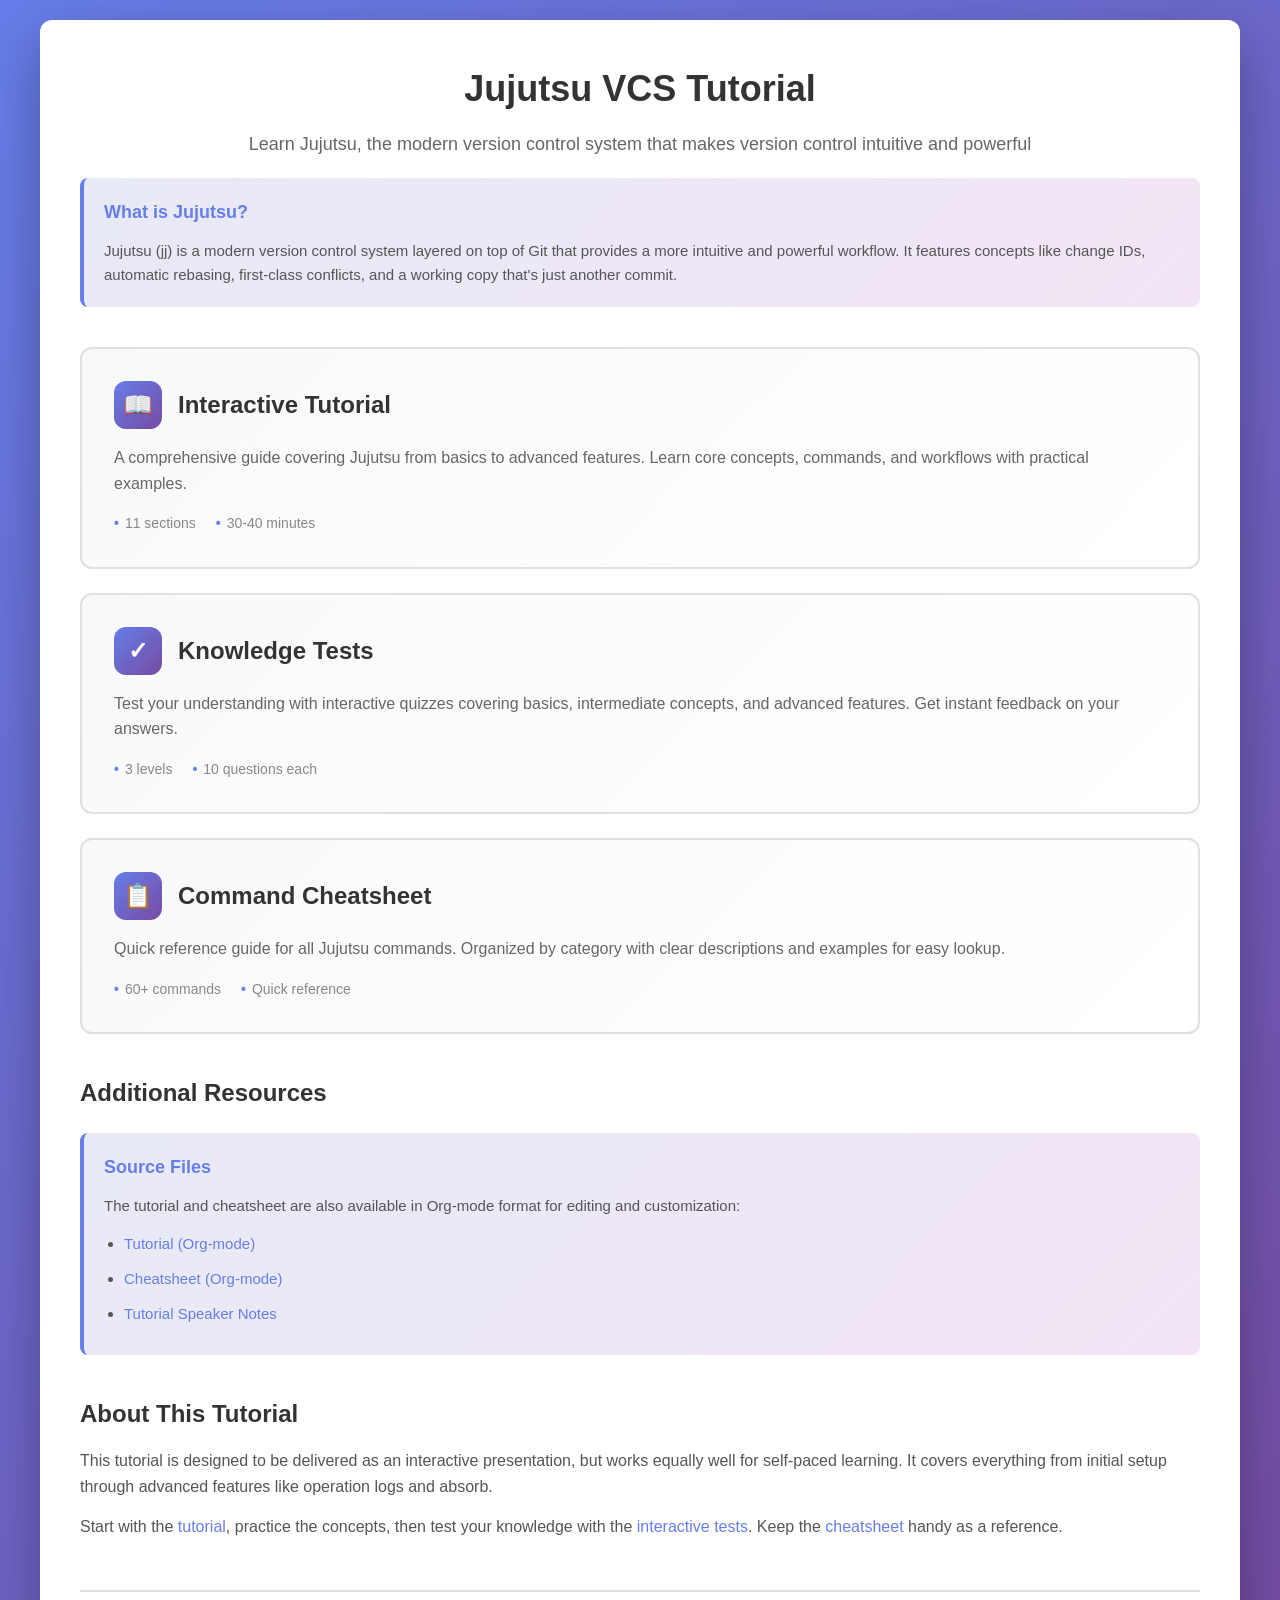
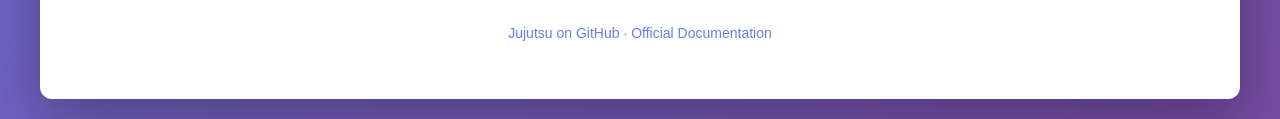
==== index.html @ 90e7a588 "Set up GitHub Pages site with HTML tutorial - Create assets/ directory with shared style.css - Add m" ====
<!DOCTYPE html>
<html lang="en">
<head>
    <meta charset="UTF-8">
    <meta name="viewport" content="width=device-width, initial-scale=1.0">
    <title>Jujutsu VCS Tutorial</title>
    <link rel="stylesheet" href="assets/style.css">
</head>
<body>
    <div class="container">
        <div class="page-header">
            <h1 class="page-title">Jujutsu VCS Tutorial</h1>
            <p class="page-subtitle">
                Learn Jujutsu, the modern version control system that makes version control intuitive and powerful
            </p>
        </div>

        <div class="info-box">
            <h3>What is Jujutsu?</h3>
            <p>
                Jujutsu (jj) is a modern version control system layered on top of Git that provides
                a more intuitive and powerful workflow. It features concepts like change IDs,
                automatic rebasing, first-class conflicts, and a working copy that's just another commit.
            </p>
        </div>

        <div class="grid">
            <a href="tutorial.html" class="card" style="text-decoration: none; color: inherit;">
                <div class="card-header">
                    <div class="card-icon">📖</div>
                    <h2 class="card-title">Interactive Tutorial</h2>
                </div>
                <p class="card-description">
                    A comprehensive guide covering Jujutsu from basics to advanced features.
                    Learn core concepts, commands, and workflows with practical examples.
                </p>
                <div class="card-meta">
                    <span class="card-meta-item">11 sections</span>
                    <span class="card-meta-item">30-40 minutes</span>
                </div>
            </a>

            <a href="tests/index.html" class="card" style="text-decoration: none; color: inherit;">
                <div class="card-header">
                    <div class="card-icon">✓</div>
                    <h2 class="card-title">Knowledge Tests</h2>
                </div>
                <p class="card-description">
                    Test your understanding with interactive quizzes covering basics,
                    intermediate concepts, and advanced features. Get instant feedback
                    on your answers.
                </p>
                <div class="card-meta">
                    <span class="card-meta-item">3 levels</span>
                    <span class="card-meta-item">10 questions each</span>
                </div>
            </a>

            <a href="tests/cheatsheet.html" class="card" style="text-decoration: none; color: inherit;">
                <div class="card-header">
                    <div class="card-icon">📋</div>
                    <h2 class="card-title">Command Cheatsheet</h2>
                </div>
                <p class="card-description">
                    Quick reference guide for all Jujutsu commands. Organized by category
                    with clear descriptions and examples for easy lookup.
                </p>
                <div class="card-meta">
                    <span class="card-meta-item">60+ commands</span>
                    <span class="card-meta-item">Quick reference</span>
                </div>
            </a>
        </div>

        <div class="section">
            <h2>Additional Resources</h2>
            <div class="info-box">
                <h3>Source Files</h3>
                <p>
                    The tutorial and cheatsheet are also available in Org-mode format for
                    editing and customization:
                </p>
                <ul>
                    <li><a href="readme.org">Tutorial (Org-mode)</a></li>
                    <li><a href="cheatsheet.org">Cheatsheet (Org-mode)</a></li>
                    <li><a href="tutorial-speaker-notes.org">Tutorial Speaker Notes</a></li>
                </ul>
            </div>
        </div>

        <div class="section">
            <h2>About This Tutorial</h2>
            <p>
                This tutorial is designed to be delivered as an interactive presentation,
                but works equally well for self-paced learning. It covers everything from
                initial setup through advanced features like operation logs and absorb.
            </p>
            <p>
                Start with the <a href="tutorial.html">tutorial</a>, practice the concepts,
                then test your knowledge with the <a href="tests/index.html">interactive tests</a>.
                Keep the <a href="tests/cheatsheet.html">cheatsheet</a> handy as a reference.
            </p>
        </div>

        <div class="section" style="text-align: center; margin-top: 50px; padding-top: 30px; border-top: 2px solid #e0e0e0;">
            <p style="color: #888; font-size: 14px;">
                <a href="https://github.com/martinvonz/jj" style="color: #667eea;">Jujutsu on GitHub</a>
                ·
                <a href="https://martinvonz.github.io/jj/" style="color: #667eea;">Official Documentation</a>
            </p>
        </div>
    </div>
</body>
</html>
---- assets/style.css ----
/* Shared styles for Jujutsu VCS tutorial site */

* {
    margin: 0;
    padding: 0;
    box-sizing: border-box;
}

body {
    font-family: -apple-system, BlinkMacSystemFont, 'Segoe UI', Roboto, Oxygen, Ubuntu, Cantarell, sans-serif;
    background: linear-gradient(135deg, #667eea 0%, #764ba2 100%);
    min-height: 100vh;
    display: flex;
    justify-content: center;
    align-items: center;
    padding: 20px;
    line-height: 1.6;
}

.container {
    background: white;
    border-radius: 12px;
    box-shadow: 0 20px 60px rgba(0, 0, 0, 0.3);
    max-width: 1200px;
    width: 100%;
    padding: 40px;
    animation: fadeInScale 0.5s ease-out;
}

@keyframes fadeInScale {
    from {
        opacity: 0;
        transform: scale(0.95);
    }
    to {
        opacity: 1;
        transform: scale(1);
    }
}

@keyframes fadeIn {
    from {
        opacity: 0;
        transform: translateY(10px);
    }
    to {
        opacity: 1;
        transform: translateY(0);
    }
}

@keyframes fadeInUp {
    from {
        opacity: 0;
        transform: translateY(20px);
    }
    to {
        opacity: 1;
        transform: translateY(0);
    }
}

/* Typography */
h1 {
    color: #333;
    margin-bottom: 10px;
    font-size: 28px;
}

h2 {
    color: #333;
    margin-top: 30px;
    margin-bottom: 15px;
    font-size: 24px;
}

h3 {
    color: #667eea;
    margin-top: 20px;
    margin-bottom: 12px;
    font-size: 20px;
}

h4 {
    color: #555;
    margin-top: 15px;
    margin-bottom: 10px;
    font-size: 18px;
}

p {
    color: #555;
    margin-bottom: 15px;
}

.subtitle {
    color: #666;
    margin-bottom: 30px;
    font-size: 14px;
}

/* Links */
a {
    color: #667eea;
    text-decoration: none;
    transition: color 0.2s ease;
}

a:hover {
    color: #764ba2;
}

/* Buttons */
button, .button {
    background: linear-gradient(135deg, #667eea 0%, #764ba2 100%);
    color: white;
    border: none;
    padding: 14px 28px;
    border-radius: 8px;
    font-size: 16px;
    font-weight: 600;
    cursor: pointer;
    transition: transform 0.2s ease, box-shadow 0.2s ease;
    position: relative;
    overflow: hidden;
    display: inline-block;
}

button::before, .button::before {
    content: '';
    position: absolute;
    top: 50%;
    left: 50%;
    width: 0;
    height: 0;
    border-radius: 50%;
    background: rgba(255, 255, 255, 0.3);
    transform: translate(-50%, -50%);
    transition: width 0.6s ease, height 0.6s ease;
}

button:hover::before, .button:hover::before {
    width: 300px;
    height: 300px;
}

button:hover, .button:hover {
    transform: translateY(-2px);
    box-shadow: 0 4px 12px rgba(102, 126, 234, 0.4);
}

button:active, .button:active {
    transform: translateY(0);
}

button.secondary {
    background: #e0e0e0;
    color: #333;
}

button.secondary:hover {
    background: #d0d0d0;
    box-shadow: 0 4px 12px rgba(0, 0, 0, 0.1);
}

/* Cards */
.card {
    background: linear-gradient(135deg, #f8f9fa 0%, #ffffff 100%);
    border: 2px solid #e0e0e0;
    border-radius: 12px;
    padding: 32px;
    transition: all 0.3s ease;
    animation: fadeInUp 0.5s ease-out;
}

.card:hover {
    transform: translateY(-4px);
    box-shadow: 0 12px 24px rgba(102, 126, 234, 0.2);
    border-color: #667eea;
}

.card-header {
    display: flex;
    align-items: center;
    gap: 16px;
    margin-bottom: 16px;
}

.card-icon {
    width: 48px;
    height: 48px;
    border-radius: 12px;
    display: flex;
    align-items: center;
    justify-content: center;
    font-size: 24px;
    font-weight: 700;
    color: white;
    flex-shrink: 0;
    background: linear-gradient(135deg, #667eea 0%, #764ba2 100%);
}

.card-title {
    font-size: 24px;
    font-weight: 700;
    color: #333;
    margin: 0;
}

.card-description {
    color: #666;
    font-size: 16px;
    line-height: 1.6;
    margin-bottom: 16px;
}

.card-meta {
    display: flex;
    gap: 20px;
    font-size: 14px;
    color: #888;
}

.card-meta-item {
    display: flex;
    align-items: center;
    gap: 6px;
}

.card-meta-item::before {
    content: "•";
    color: #667eea;
    font-weight: 700;
}

/* Grid Layouts */
.grid {
    display: grid;
    gap: 24px;
    margin-top: 40px;
}

.two-column-grid {
    display: grid;
    grid-template-columns: 1fr 1fr;
    gap: 32px;
}

@media (max-width: 900px) {
    .two-column-grid {
        grid-template-columns: 1fr;
    }
}

/* Code blocks */
code {
    background: #f5f5f5;
    padding: 2px 6px;
    border-radius: 4px;
    font-family: 'Monaco', 'Menlo', 'Courier New', monospace;
    font-size: 14px;
    color: #e91e63;
}

pre {
    background: #f5f5f5;
    padding: 16px;
    border-radius: 8px;
    overflow-x: auto;
    margin: 15px 0;
    border-left: 4px solid #667eea;
}

pre code {
    background: none;
    padding: 0;
    color: #333;
}

/* Lists */
ul, ol {
    margin: 15px 0 15px 30px;
    color: #555;
}

li {
    margin-bottom: 8px;
}

/* Info boxes */
.info-box {
    background: linear-gradient(135deg, #e8eaf6 0%, #f3e5f5 100%);
    border-left: 4px solid #667eea;
    border-radius: 8px;
    padding: 20px;
    margin: 20px 0;
}

.info-box h3 {
    color: #667eea;
    font-size: 18px;
    margin-top: 0;
    margin-bottom: 12px;
}

.info-box p {
    color: #555;
    font-size: 15px;
    line-height: 1.6;
    margin: 0;
}

.info-box ul {
    margin: 12px 0 0 20px;
    color: #555;
    font-size: 15px;
    line-height: 1.8;
}

/* Warning/Note boxes */
.warning-box {
    background: linear-gradient(135deg, #fff3e0 0%, #ffe0b2 100%);
    border-left: 4px solid #ff9800;
    border-radius: 8px;
    padding: 20px;
    margin: 20px 0;
}

.warning-box h3 {
    color: #ff9800;
    margin-top: 0;
}

/* Section styling */
.section {
    margin-top: 40px;
    animation: fadeInUp 0.5s ease-out;
}

.section:first-child {
    margin-top: 0;
}

/* Table of contents */
.toc {
    background: #f8f9fa;
    border-radius: 8px;
    padding: 24px;
    margin: 30px 0;
}

.toc h2 {
    margin-top: 0;
    font-size: 20px;
    color: #667eea;
}

.toc ul {
    margin: 15px 0 0 20px;
}

.toc li {
    margin-bottom: 10px;
}

.toc a {
    color: #555;
    font-weight: 500;
}

.toc a:hover {
    color: #667eea;
}

/* Page header */
.page-header {
    text-align: center;
    margin-bottom: 20px;
}

.page-title {
    font-size: 36px;
    font-weight: 700;
    color: #333;
    margin-bottom: 12px;
}

.page-subtitle {
    font-size: 18px;
    color: #666;
    line-height: 1.6;
}

/* Navigation */
.navigation {
    display: flex;
    justify-content: space-between;
    margin-top: 30px;
    gap: 12px;
}

/* Back link */
.back-link {
    display: inline-block;
    margin-bottom: 20px;
    color: #667eea;
    font-weight: 600;
    text-decoration: none;
}

.back-link:hover {
    color: #764ba2;
}

.back-link::before {
    content: "← ";
}

/* Responsive */
@media (max-width: 768px) {
    .container {
        padding: 24px;
    }

    h1 {
        font-size: 24px;
    }

    h2 {
        font-size: 20px;
    }

    .page-title {
        font-size: 28px;
    }

    .card {
        padding: 20px;
    }
}
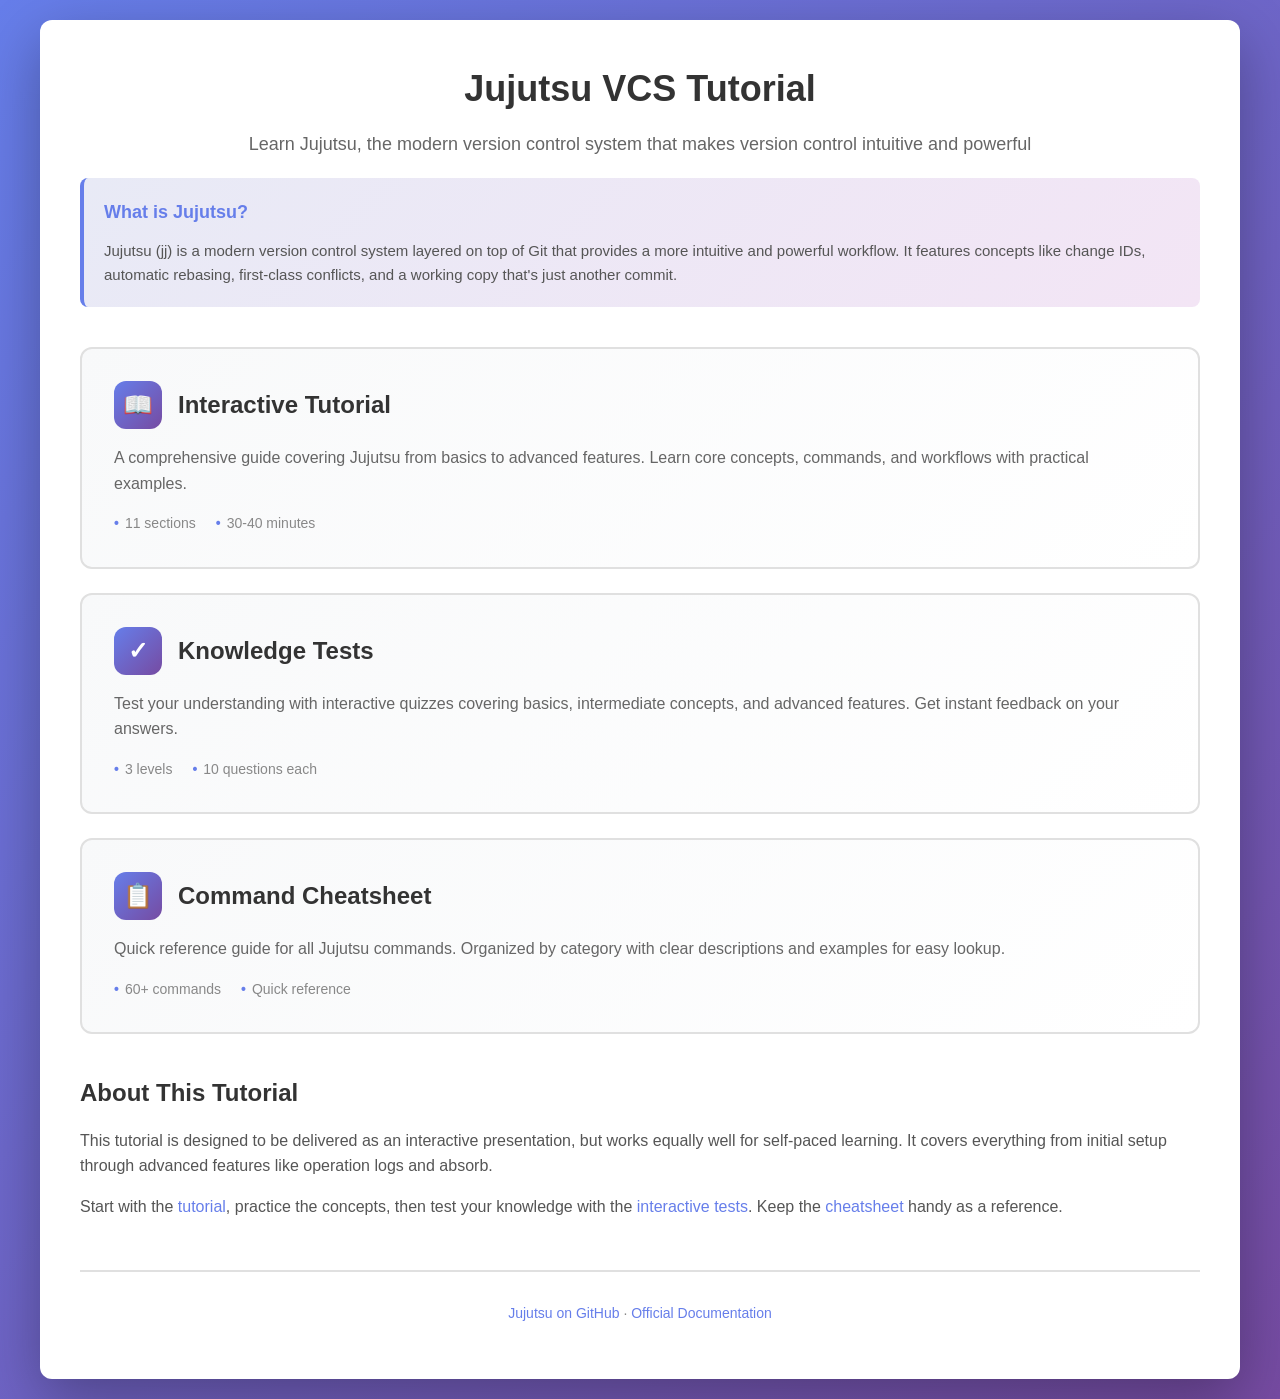
==== commit bcd3c7c4: "Remove Additional Resources section from landing page" ====
--- a/index.html
+++ b/index.html
@@ -73,22 +73,6 @@
         </div>
 
         <div class="section">
-            <h2>Additional Resources</h2>
-            <div class="info-box">
-                <h3>Source Files</h3>
-                <p>
-                    The tutorial and cheatsheet are also available in Org-mode format for
-                    editing and customization:
-                </p>
-                <ul>
-                    <li><a href="readme.org">Tutorial (Org-mode)</a></li>
-                    <li><a href="cheatsheet.org">Cheatsheet (Org-mode)</a></li>
-                    <li><a href="tutorial-speaker-notes.org">Tutorial Speaker Notes</a></li>
-                </ul>
-            </div>
-        </div>
-
-        <div class="section">
             <h2>About This Tutorial</h2>
             <p>
                 This tutorial is designed to be delivered as an interactive presentation,
